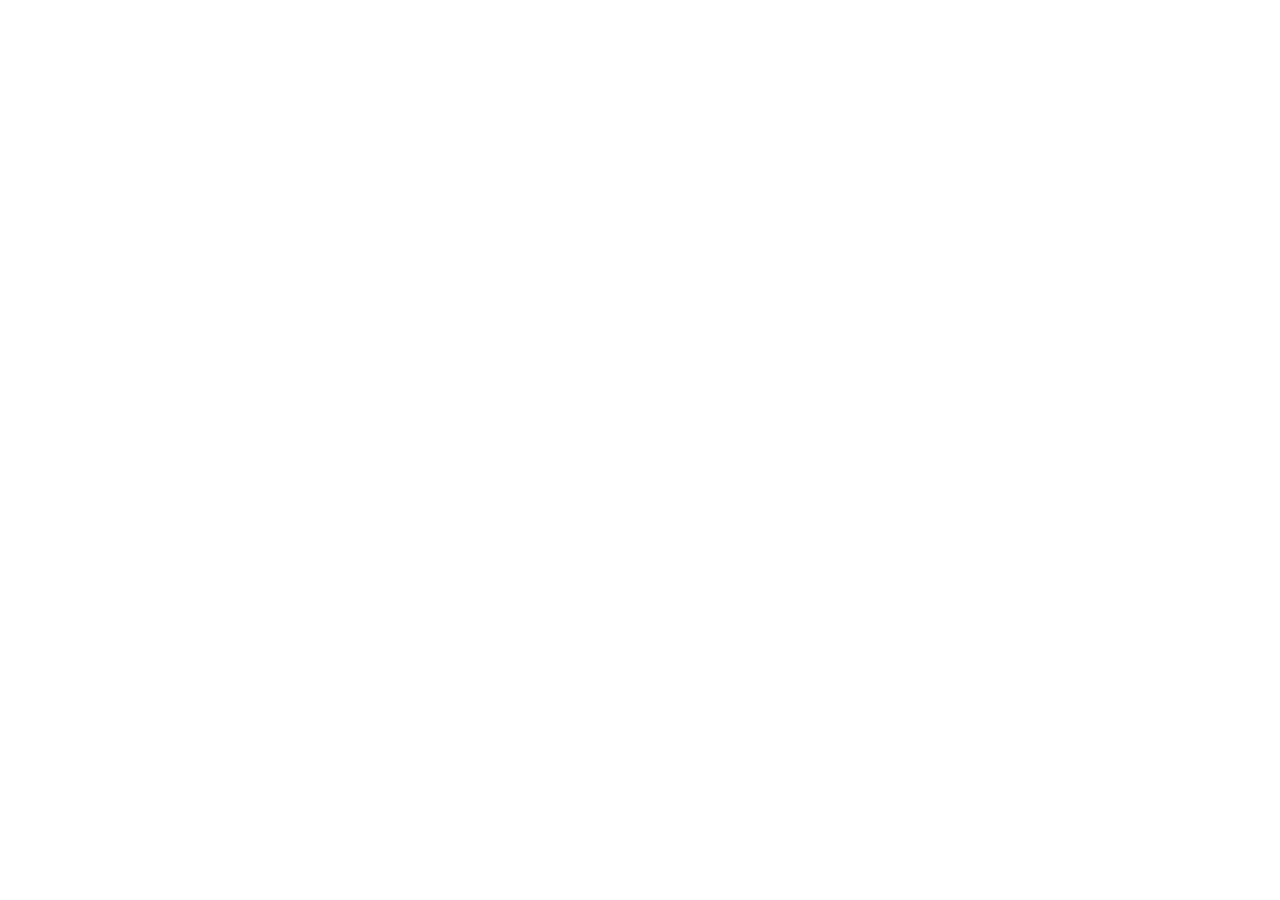
==== huahua/index.html @ ac5149d1 "Add huahua page and update index.html" ====
<!doctype html>
<html lang="zh-CN">
  <head>
    <meta charset="UTF-8" />
    <meta name="viewport" content="width=device-width, initial-scale=1.0, maximum-scale=1.0, user-scalable=no" />
    <title>你画我猜 · AI</title>
    <script type="module" crossorigin src="/assets/index-DQscLkLB.js"></script>
    <link rel="modulepreload" crossorigin href="/assets/rolldown-runtime-hePW80VL.js">
    <link rel="modulepreload" crossorigin href="/assets/diagnostics-DMF-qtBP.js">
    <link rel="stylesheet" crossorigin href="/assets/index-B7qRTybS.css">
  </head>
  <body>
    <div id="root"></div>
  </body>
</html>
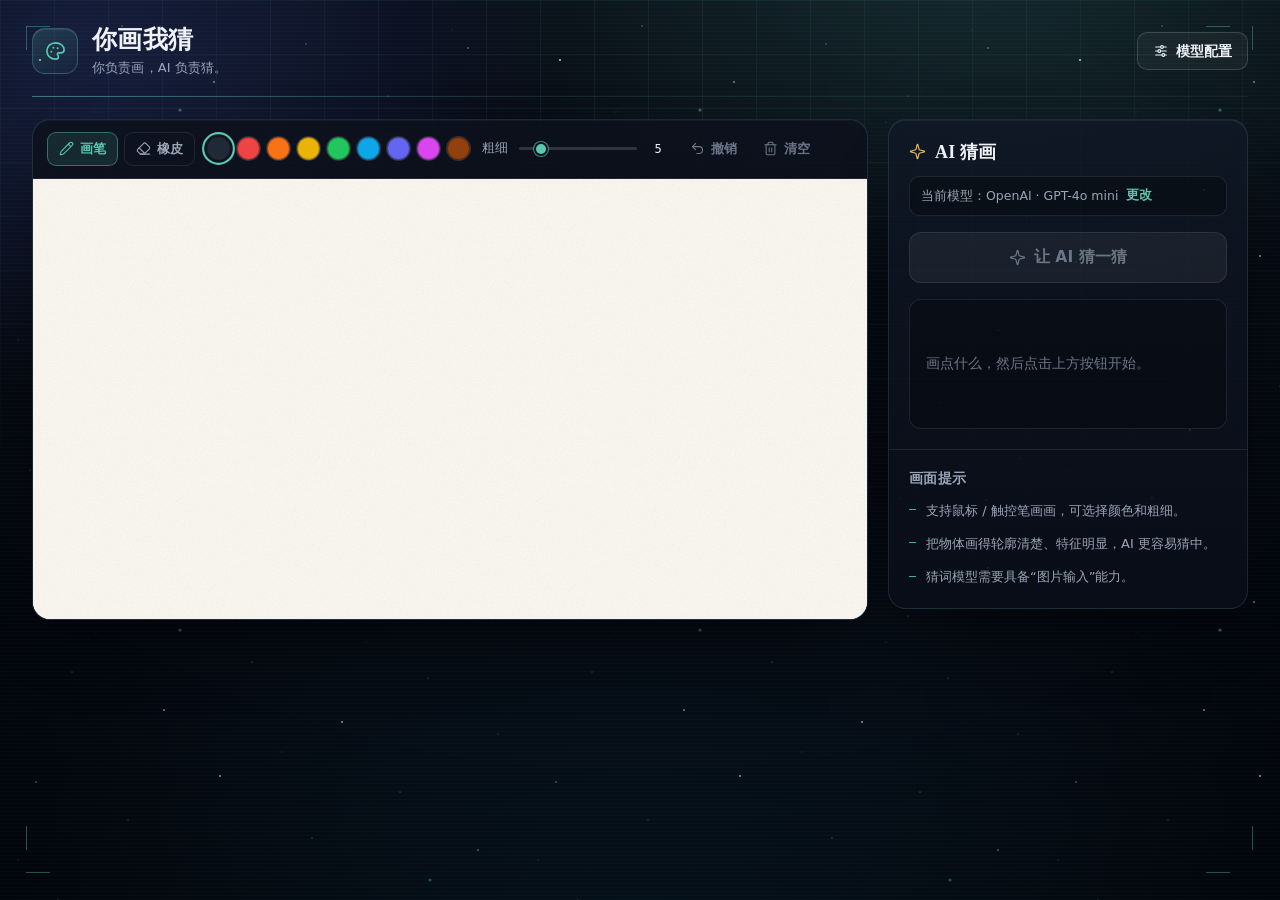
==== commit 990ea83c: "Fix huahua asset paths to relative so page loads on GitHub Pages" ====
--- a/huahua/index.html
+++ b/huahua/index.html
@@ -4,10 +4,10 @@
     <meta charset="UTF-8" />
     <meta name="viewport" content="width=device-width, initial-scale=1.0, maximum-scale=1.0, user-scalable=no" />
     <title>你画我猜 · AI</title>
-    <script type="module" crossorigin src="/assets/index-DQscLkLB.js"></script>
-    <link rel="modulepreload" crossorigin href="/assets/rolldown-runtime-hePW80VL.js">
-    <link rel="modulepreload" crossorigin href="/assets/diagnostics-DMF-qtBP.js">
-    <link rel="stylesheet" crossorigin href="/assets/index-B7qRTybS.css">
+    <script type="module" crossorigin src="./assets/index-DQscLkLB.js"></script>
+    <link rel="modulepreload" crossorigin href="./assets/rolldown-runtime-hePW80VL.js">
+    <link rel="modulepreload" crossorigin href="./assets/diagnostics-DMF-qtBP.js">
+    <link rel="stylesheet" crossorigin href="./assets/index-B7qRTybS.css">
   </head>
   <body>
     <div id="root"></div>
--- a/huahua/assets/index-B7qRTybS.css
+++ b/huahua/assets/index-B7qRTybS.css
@@ -0,0 +1 @@
+:root{--lightningcss-light: ;--lightningcss-dark:initial;color-scheme:dark;--void:#0b0e14;--wall:#121722;--wall-2:#171d2a;--glass:#ffffff0b;--glass-2:#ffffff12;--hairline:#ffffff17;--hairline-strong:#ffffff29;--ink:#eef1f6;--ash:#9aa5b6;--ash-dim:#6b7688;--paper:#fbf8f1;--paper-ink:#1a1712;--verdigris:#5cc7b2;--verdigris-dim:#3fae99;--verdigris-ink:#04231d;--brass:#e3b45c;--danger:#f2685f;--radius-lg:18px;--radius:12px;--radius-sm:9px;--serif:"Source Han Serif SC", "Noto Serif SC", "Songti SC", "STSong", "SimSun", Georgia, "Times New Roman", serif;--sans:"Inter", "PingFang SC", "Microsoft YaHei UI", "Microsoft YaHei", system-ui, -apple-system, "Segoe UI", sans-serif;--mono:"SFMono-Regular", ui-monospace, "JetBrains Mono", Menlo, Consolas, monospace}*{box-sizing:border-box}html,body,#root{height:100%}body{font-family:var(--sans);color:var(--ink);-webkit-font-smoothing:antialiased;text-rendering:optimizelegibility;background-color:#0000;background-image:radial-gradient(980px 660px at 78% -12%,#5cc7b233,#0000 62%),radial-gradient(760px 560px at 6% 4%,#5874f033,#0000 64%),radial-gradient(1250px 820px at 50% 118%,#2682a829,#0000 72%),linear-gradient(#070b14 0%,#05080f 52%,#02040a 100%);background-position:0 0,0 0,0 0,0 0;background-repeat:repeat,repeat,repeat,repeat;background-size:auto,auto,auto,auto;background-attachment:fixed;background-origin:padding-box,padding-box,padding-box,padding-box;background-clip:border-box,border-box,border-box,border-box;margin:0;font-size:15px;overflow-x:hidden}button,input,select,textarea{font:inherit}button{cursor:pointer}:focus-visible{outline:2px solid var(--verdigris);outline-offset:2px;border-radius:4px}.bg-fx{z-index:0;pointer-events:none;background-image:repeating-linear-gradient(0deg,#a0e2ff06 0 1px,#0000 1px 4px),radial-gradient(130% 108% at 50% 40%,#0000 42%,#000000a8 100%);position:fixed;inset:0;overflow:hidden}.fx-stars{opacity:.9;background-image:url("data:image/svg+xml,%3Csvg xmlns='http://www.w3.org/2000/svg' width='520' height='520'%3E%3Cg fill='%23e8f6ff'%3E%3Ccircle cx='40' cy='60' r='1.1' opacity='.85'/%3E%3Ccircle cx='122' cy='26' r='.7' opacity='.5'/%3E%3Ccircle cx='214' cy='82' r='.9' opacity='.6'/%3E%3Ccircle cx='306' cy='44' r='.6' opacity='.75'/%3E%3Ccircle cx='388' cy='96' r='.5' opacity='.5'/%3E%3Ccircle cx='468' cy='48' r='.8' opacity='.65'/%3E%3Ccircle cx='72' cy='152' r='.5' opacity='.5'/%3E%3Ccircle cx='164' cy='190' r='.85' opacity='.8'/%3E%3Ccircle cx='252' cy='142' r='.6' opacity='.55'/%3E%3Ccircle cx='342' cy='202' r='.95' opacity='.7'/%3E%3Ccircle cx='428' cy='158' r='.6' opacity='.5'/%3E%3Ccircle cx='498' cy='214' r='.5' opacity='.45'/%3E%3Ccircle cx='36' cy='262' r='.7' opacity='.6'/%3E%3Ccircle cx='128' cy='300' r='.5' opacity='.5'/%3E%3Ccircle cx='220' cy='256' r='.9' opacity='.75'/%3E%3Ccircle cx='312' cy='318' r='.6' opacity='.55'/%3E%3Ccircle cx='400' cy='272' r='.5' opacity='.6'/%3E%3Ccircle cx='478' cy='330' r='.85' opacity='.55'/%3E%3Ccircle cx='58' cy='380' r='.6' opacity='.5'/%3E%3Ccircle cx='150' cy='430' r='.9' opacity='.7'/%3E%3Ccircle cx='240' cy='386' r='.5' opacity='.55'/%3E%3Ccircle cx='330' cy='448' r='.7' opacity='.6'/%3E%3Ccircle cx='420' cy='402' r='.5' opacity='.5'/%3E%3Ccircle cx='500' cy='458' r='.6' opacity='.6'/%3E%3Ccircle cx='30' cy='470' r='.5' opacity='.45'/%3E%3Ccircle cx='112' cy='498' r='.7' opacity='.55'/%3E%3Ccircle cx='200' cy='480' r='.5' opacity='.45'/%3E%3Ccircle cx='290' cy='500' r='.6' opacity='.5'/%3E%3Ccircle cx='380' cy='498' r='.5' opacity='.5'/%3E%3Ccircle cx='466' cy='500' r='.7' opacity='.45'/%3E%3Ccircle cx='96' cy='112' r='.4' opacity='.45'/%3E%3Ccircle cx='282' cy='232' r='.4' opacity='.45'/%3E%3Ccircle cx='366' cy='122' r='.4' opacity='.45'/%3E%3Ccircle cx='18' cy='340' r='.4' opacity='.45'/%3E%3Ccircle cx='452' cy='30' r='.4' opacity='.45'/%3E%3C/g%3E%3Cg fill='%235cc7b2'%3E%3Ccircle cx='180' cy='110' r='1.6' opacity='.5'/%3E%3Ccircle cx='430' cy='360' r='1.5' opacity='.4'/%3E%3C/g%3E%3C/svg%3E");background-repeat:repeat;background-size:520px 520px;position:absolute;inset:0}.fx-grid{opacity:.6;background-image:linear-gradient(#5cc7b226 1px,#0000 1px),linear-gradient(90deg,#5cc7b226 1px,#0000 1px);background-size:54px 54px;position:absolute;inset:0;-webkit-mask-image:radial-gradient(125% 95% at 50% 6%,#000 0%,#0000008c 45%,#0000 72%);mask-image:radial-gradient(125% 95% at 50% 6%,#000 0%,#0000008c 45%,#0000 72%)}.fx-scan{background:linear-gradient(#0000,#5cc7b20d 42%,#5cc7b221 50%,#5cc7b20d 58%,#0000);height:190px;animation:11s linear infinite fx-sweep;position:absolute;top:-190px;left:0;right:0}@keyframes fx-sweep{0%{transform:translateY(0)}to{transform:translateY(calc(100vh + 190px))}}.fx-corners{opacity:.7;background-image:linear-gradient(#5cc7b28c,#5cc7b28c),linear-gradient(#5cc7b28c,#5cc7b28c),linear-gradient(#5cc7b28c,#5cc7b28c),linear-gradient(#5cc7b28c,#5cc7b28c),linear-gradient(#5cc7b28c,#5cc7b28c),linear-gradient(#5cc7b28c,#5cc7b28c),linear-gradient(#5cc7b28c,#5cc7b28c),linear-gradient(#5cc7b28c,#5cc7b28c);background-position:26px 26px,26px 26px,calc(100% - 50px) 26px,calc(100% - 27px) 26px,26px calc(100% - 27px),26px calc(100% - 50px),calc(100% - 50px) calc(100% - 27px),calc(100% - 27px) calc(100% - 50px);background-repeat:no-repeat;background-size:24px 1px,1px 24px,24px 1px,1px 24px,24px 1px,1px 24px,24px 1px,1px 24px;position:absolute;inset:0}.app-shell{z-index:1;flex-direction:column;gap:22px;max-width:1280px;min-height:100dvh;margin:0 auto;padding:26px 32px 44px;display:flex;position:relative}.app-header{justify-content:space-between;align-items:center;gap:16px;padding-bottom:20px;display:flex;position:relative}.app-header:after{content:"";background:linear-gradient(90deg,#5cc7b28c,#5cc7b224 42%,#ffffff0d 100%);height:1px;position:absolute;bottom:0;left:0;right:0}.brand{align-items:center;gap:14px;min-width:0;display:flex}.brand-mark{width:46px;height:46px;color:var(--verdigris);background:linear-gradient(150deg,#5cc7b230,#5cc7b208);border:1px solid #5cc7b24d;border-radius:13px;flex:none;place-items:center;font-size:23px;display:grid;box-shadow:inset 0 1px #ffffff17}.brand h1{font-family:var(--serif);letter-spacing:.01em;margin:0;font-size:25px;font-weight:600;line-height:1.15}.brand p{color:var(--ash);letter-spacing:.01em;margin:4px 0 0;font-size:13px}.button{white-space:nowrap;border:1px solid #0000;border-radius:10px;justify-content:center;align-items:center;gap:7px;padding:10px 15px;font-size:14px;font-weight:600;line-height:1;transition:background .16s,border-color .16s,color .16s,transform 80ms;display:inline-flex}.button svg{font-size:16px}.button:active:not(:disabled){transform:translateY(1px)}.button:disabled{opacity:.45;cursor:not-allowed}.button.glass{background:var(--glass);border-color:var(--hairline-strong);color:var(--ink)}.button.glass:hover:not(:disabled){color:var(--verdigris);background:#5cc7b21a;border-color:#5cc7b280}.button.primary{color:var(--verdigris-ink);background:linear-gradient(#6bd3bd,#47b8a3);border-color:#5cc7b28c;box-shadow:0 10px 26px -12px #3fae99d9,inset 0 1px #ffffff59}.button.primary:hover:not(:disabled){filter:brightness(1.06)}.button.secondary{border-color:var(--hairline-strong);color:var(--ash);background:0 0}.button.secondary:hover:not(:disabled){background:var(--glass);border-color:var(--hairline-strong);color:var(--ink)}.app-main{grid-template-columns:minmax(0,1fr) 360px;align-items:start;gap:20px;display:grid}.drawing-card,.guess-panel{border-radius:var(--radius-lg);background:linear-gradient(#101826cc,#0a0f1ab8);border:1px solid #7ec8dc24;box-shadow:inset 0 1px #ffffff0e,0 30px 70px -38px #000000f2}.drawing-card{overflow:hidden}.toolbar{border-bottom:1px solid var(--hairline);background:#090c1266;flex-wrap:wrap;align-items:center;gap:12px;padding:12px 14px;display:flex}.tool-group{align-items:center;gap:6px;display:flex}.tool-button{border:1px solid var(--hairline);color:var(--ash);border-radius:var(--radius-sm);white-space:nowrap;background:0 0;align-items:center;gap:6px;padding:7px 11px;font-size:13px;font-weight:600;transition:background .15s,border-color .15s,color .15s;display:inline-flex}.tool-button svg{font-size:15px}.tool-button:hover{color:var(--ink);border-color:var(--hairline-strong);background:var(--glass)}.tool-button.active{color:var(--verdigris);background:#5cc7b221;border-color:#5cc7b273}.tool-button.ghost{color:var(--ash-dim);border-color:#0000;padding:7px 9px}.tool-button.ghost:hover{color:var(--ink);border-color:var(--hairline);background:var(--glass)}.colors{flex-wrap:wrap;gap:7px}.color-swatch{border:1px solid #00000059;border-radius:50%;width:23px;height:23px;padding:0;transition:transform .1s,box-shadow .15s;box-shadow:0 0 0 1px #ffffff24}.color-swatch:hover{transform:scale(1.14)}.color-swatch.active{box-shadow:0 0 0 2px #0f141d, 0 0 0 4px var(--verdigris);transform:scale(1.06)}.size-control{color:var(--ash);align-items:center;gap:9px;font-size:12.5px;display:flex}.size-control input[type=range]{appearance:none;cursor:pointer;background:0 0;width:118px;height:22px}.size-control input[type=range]::-webkit-slider-runnable-track{background:#ffffff26;border-radius:999px;height:3px}.size-control input[type=range]::-webkit-slider-thumb{appearance:none;background:var(--verdigris);border:2px solid #0f141d;border-radius:50%;width:14px;height:14px;margin-top:-5.5px;box-shadow:0 0 0 1px #5cc7b2a6}.size-control input[type=range]::-moz-range-track{background:#ffffff26;border-radius:999px;height:3px}.size-control input[type=range]::-moz-range-thumb{background:var(--verdigris);border:2px solid #0f141d;border-radius:50%;width:12px;height:12px}.size-value{text-align:center;min-width:20px;font-family:var(--mono);font-variant-numeric:tabular-nums;color:var(--ink);font-size:12px}.canvas-wrap{background:var(--paper);width:100%;position:relative}.canvas-wrap:after{content:"";pointer-events:none;opacity:.14;mix-blend-mode:multiply;background-image:url("data:image/svg+xml,%3Csvg xmlns='http://www.w3.org/2000/svg' width='180' height='180'%3E%3Cfilter id='n'%3E%3CfeTurbulence type='fractalNoise' baseFrequency='0.8' numOctaves='2' stitchTiles='stitch'/%3E%3CfeColorMatrix type='saturate' values='0'/%3E%3C/filter%3E%3Crect width='180' height='180' filter='url(%23n)'/%3E%3C/svg%3E");position:absolute;inset:0}.drawing-canvas{touch-action:none;cursor:crosshair;background:var(--paper);width:100%;display:block}.guess-panel{flex-direction:column;display:flex}.panel-section{padding:20px}.panel-section+.panel-section{border-top:1px solid var(--hairline)}.panel-section h2{font-family:var(--serif);letter-spacing:.01em;align-items:center;gap:9px;margin:0;font-size:18px;font-weight:600;display:inline-flex}.panel-section h2 svg{color:var(--brass);font-size:17px}.panel-section h3{color:var(--ash);letter-spacing:.02em;margin:0 0 12px;font-size:13.5px;font-weight:600}.config-chip{border:1px solid var(--hairline);color:var(--ash);background:#00000047;border-radius:10px;flex-wrap:wrap;align-items:center;gap:8px;margin:12px 0 16px;padding:9px 11px;font-size:12.5px;line-height:1.5;display:flex}.link-button{color:var(--verdigris);font-weight:600;font-size:inherit;background:0 0;border:none;border-bottom:1px solid #0000;padding:0;transition:border-color .15s}.link-button:hover{border-bottom-color:currentColor}.guess-button{border-radius:var(--radius);width:100%;color:var(--verdigris-ink);letter-spacing:.01em;background:linear-gradient(#6bd3bd,#47b8a3);border:1px solid #5cc7b28c;justify-content:center;align-items:center;gap:8px;padding:14px 16px;font-size:15.5px;font-weight:700;transition:filter .15s,transform 80ms;display:inline-flex;box-shadow:0 14px 30px -16px #3fae99f2,inset 0 1px #ffffff59}.guess-button svg{font-size:17px}.guess-button:hover:not(:disabled){filter:brightness(1.06)}.guess-button:active:not(:disabled){transform:translateY(1px)}.guess-button:disabled{border-color:var(--hairline);color:var(--ash-dim);box-shadow:none;cursor:not-allowed;background:#ffffff0e}.guess-result{border-radius:var(--radius);border:1px solid var(--hairline);background:#06090e6b;flex-direction:column;gap:4px;min-height:130px;margin-top:16px;padding:16px;transition:border-color .2s,background .2s;display:flex}.guess-result.idle{justify-content:center}.guess-result.loading{border-color:#e3b45c52}.guess-result.success{background:radial-gradient(320px 140px at 100% 0,#5cc7b21f,#0000 70%),#06090e6b;border-color:#5cc7b261}.guess-result.error{background:#f2685f12;border-color:#f2685f5c}.guess-result .placeholder{color:var(--ash-dim);margin:0;font-size:13.5px;line-height:1.75}.thinking{color:var(--brass);flex-wrap:wrap;align-items:center;gap:9px;margin:0;font-size:13.5px;display:flex}.streaming{color:var(--ink);flex-basis:100%;margin-top:4px;font-size:15px;font-weight:600;line-height:1.6}.spinner{border:2px solid #e3b45c38;border-top-color:var(--brass);border-radius:50%;flex:none;width:15px;height:15px;animation:.8s linear infinite spin}@keyframes spin{to{transform:rotate(360deg)}}.result-label{color:var(--ash-dim);letter-spacing:.1em;font-size:12px;font-weight:600;display:block}.result-text{font-family:var(--serif);letter-spacing:.01em;color:var(--paper);margin:10px 0;font-size:26px;font-weight:600;line-height:1.4}.result-meta{font-family:var(--mono);letter-spacing:.01em;color:var(--ash-dim);word-break:break-all;margin:0;font-size:11px}.error-text{color:#f5a19a;margin:0;font-size:13.5px;line-height:1.65}.error-text .link-button{color:#f5a19a;text-underline-offset:3px;margin-left:6px;text-decoration:underline}.tips ul{flex-direction:column;gap:11px;margin:0;padding:0;list-style:none;display:flex}.tips li{color:var(--ash);padding-left:17px;font-size:13px;line-height:1.7;position:relative}.tips li:before{content:"";background:var(--verdigris-dim);width:7px;height:1px;position:absolute;top:.72em;left:0}.modal-backdrop{z-index:20;-webkit-backdrop-filter:blur(6px);backdrop-filter:blur(6px);background:#030509b8;place-items:center;padding:18px;animation:.15s fade-in;display:grid;position:fixed;inset:0}.modal{border:1px solid var(--hairline-strong);background:linear-gradient(180deg, var(--wall-2), var(--wall));border-radius:20px;width:min(640px,100%);max-height:min(92vh,820px);animation:.18s pop-in;overflow:auto;box-shadow:inset 0 1px #ffffff12,0 50px 110px -32px #000000f2}@keyframes fade-in{0%{opacity:0}}@keyframes pop-in{0%{opacity:0;transform:translateY(10px)scale(.985)}}.modal-header{z-index:1;border-bottom:1px solid var(--hairline);-webkit-backdrop-filter:blur(10px);backdrop-filter:blur(10px);background:#151b27eb;justify-content:space-between;align-items:center;gap:12px;padding:18px 22px;display:flex;position:sticky;top:0}.modal-header h2{font-family:var(--serif);letter-spacing:.01em;margin:0;font-size:19px;font-weight:600}.icon-button{border:1px solid var(--hairline);width:34px;height:34px;color:var(--ash);background:0 0;border-radius:10px;flex:none;place-items:center;font-size:16px;transition:background .15s,border-color .15s,color .15s;display:grid}.icon-button:hover{background:var(--glass);border-color:var(--hairline-strong);color:var(--ink)}.modal-body{flex-direction:column;gap:15px;padding:22px;display:flex}.segmented{border:1px solid var(--hairline);background:#0000004d;border-radius:12px;grid-template-columns:1fr 1fr;gap:4px;padding:4px;display:grid}.segmented button{color:var(--ash);background:0 0;border:none;border-radius:9px;padding:10px;font-size:13px;font-weight:600;transition:background .15s,color .15s}.segmented button:hover{color:var(--ink)}.segmented button.active{color:var(--verdigris);background:#5cc7b224;box-shadow:inset 0 0 0 1px #5cc7b252}.field{flex-direction:column;gap:7px;display:flex}.field>span{color:var(--ash);letter-spacing:.01em;font-size:12.5px;font-weight:600}.field input,.field select,.field textarea{border:1px solid var(--hairline);width:100%;color:var(--ink);background:#06090e8c;border-radius:10px;outline:none;padding:11px 12px;font-size:14px;transition:border-color .15s,box-shadow .15s,background .15s}.field input::placeholder,.field textarea::placeholder{color:var(--ash-dim)}.field select{appearance:none;background-image:url("data:image/svg+xml,%3Csvg xmlns='http://www.w3.org/2000/svg' width='16' height='16' viewBox='0 0 24 24' fill='none' stroke='%239aa5b6' stroke-width='2' stroke-linecap='round' stroke-linejoin='round'%3E%3Cpath d='m6 9 6 6 6-6'/%3E%3C/svg%3E");background-position:right 12px center;background-repeat:no-repeat;padding-right:36px}.field option{background:var(--wall-2);color:var(--ink)}.field input:focus,.field select:focus,.field textarea:focus{background:#06090ed1;border-color:#5cc7b299;box-shadow:0 0 0 3px #5cc7b224}.field textarea{resize:vertical;min-height:108px;line-height:1.65}.hint{color:#e7c88a;background:#e3b45c14;border:1px solid #e3b45c42;border-radius:10px;margin:0;padding:11px 13px;font-size:12px;line-height:1.7}.test-message{border-radius:10px;align-items:flex-start;gap:8px;margin:0;padding:11px 13px;font-size:13px;line-height:1.65;display:flex}.test-message.ok{color:var(--verdigris);background:#5cc7b217;border:1px solid #5cc7b247}.test-message.error{color:#f5a19a;background:#f2685f17;border:1px solid #f2685f4d}.modal-footer{border-top:1px solid var(--hairline);-webkit-backdrop-filter:blur(10px);backdrop-filter:blur(10px);background:#151b27f0;justify-content:flex-end;gap:8px;padding:15px 22px;display:flex;position:sticky;bottom:0}@media (width<=1000px){.app-main{grid-template-columns:1fr}}@media (width<=760px){.app-shell{padding:max(18px, env(safe-area-inset-top)) max(16px, env(safe-area-inset-right)) max(34px, env(safe-area-inset-bottom)) max(16px, env(safe-area-inset-left));gap:18px}.app-header{gap:14px;padding-bottom:16px}.brand-mark{width:44px;height:44px;font-size:22px}.brand h1{font-size:22px}.brand p{font-size:12.5px}.drawing-card,.guess-panel{border-radius:16px}.toolbar{grid-template-columns:1fr auto;gap:9px 10px;padding:11px 12px;display:grid}.toolbar .tool-group:first-child{grid-area:1/1}.toolbar .tool-group:nth-child(2){grid-area:2/1/auto/-1;justify-content:space-between;gap:6px;width:100%}.toolbar .size-control{grid-area:3/1/auto/-1;width:100%}.toolbar .tool-group:nth-child(4){grid-area:1/2;justify-self:end}.tool-button,.tool-button.ghost{min-height:44px;padding:8px 11px}.color-swatch{width:29px;height:29px}.size-control{min-height:44px}.size-control input[type=range]{flex:1;width:auto;min-width:0;height:44px}.size-control input[type=range]::-webkit-slider-thumb{width:18px;height:18px;margin-top:-7.5px}.size-control input[type=range]::-moz-range-thumb{width:16px;height:16px}.panel-section{padding:17px 16px}.config-chip{align-items:flex-start}.guess-result{min-height:110px;padding:14px}.result-text{font-size:22px}.result-meta{font-size:10.5px}.modal-backdrop{align-items:end;padding:0}.modal{-webkit-overflow-scrolling:touch;border-radius:20px 20px 0 0;width:100%;max-height:94dvh}.modal-header{padding:16px 18px}.modal-body{gap:14px;padding:18px}.modal-footer{padding:13px 18px max(13px, env(safe-area-inset-bottom));grid-template-columns:1fr 1fr;gap:8px;display:grid}.modal-footer .button{width:100%;min-height:46px}.modal-footer .button.primary{grid-column:1/-1}.field input,.field select,.field textarea{min-height:46px;font-size:16px}.segmented button{min-height:44px}.icon-button{width:40px;height:40px}}@media (width<=620px){.app-header{flex-direction:column;align-items:stretch}.button.glass{width:100%;min-height:46px}.app-main{gap:14px}}@media (width<=420px){.app-shell{padding-left:12px;padding-right:12px}.brand-mark{width:40px;height:40px}.brand h1{font-size:20px}.toolbar{padding:10px}.tool-button{padding:8px 10px;font-size:12.5px}.color-swatch{width:27px;height:27px}.size-control{font-size:12px}.panel-section{padding:15px 13px}.result-text{font-size:20px}.segmented button{font-size:12px}.modal-header,.modal-body,.modal-footer{padding-left:14px;padding-right:14px}}@media (prefers-reduced-motion:reduce){*,:before,:after{transition-duration:.001ms!important;animation-duration:.001ms!important;animation-iteration-count:1!important}.fx-scan{display:none}}
